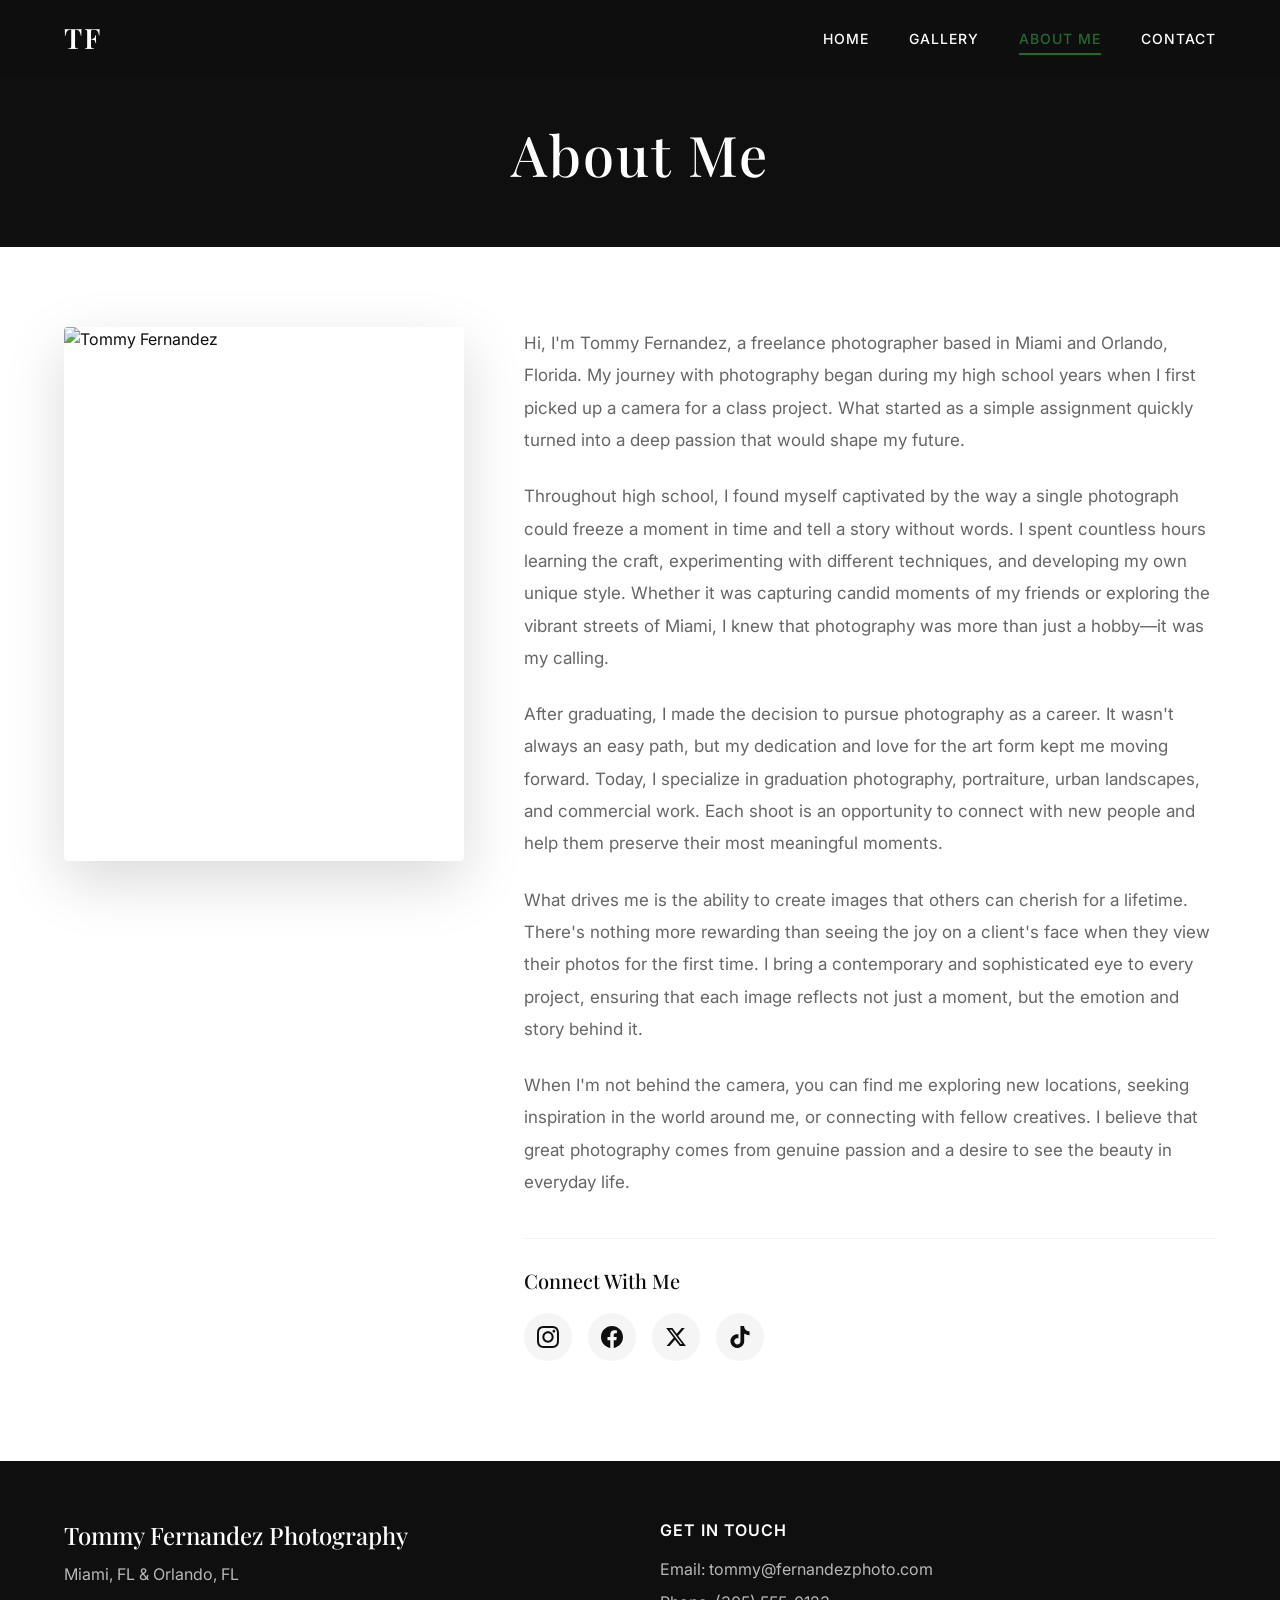
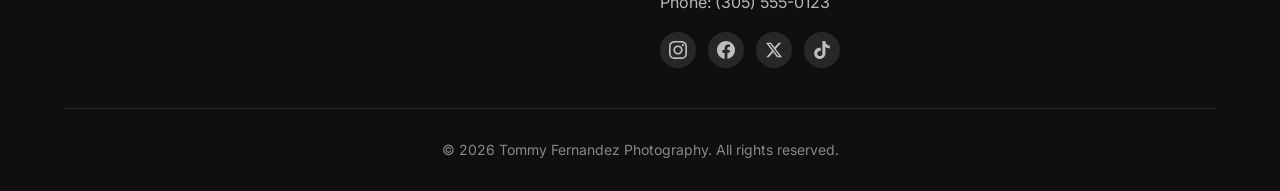
==== about.html @ 4f3be9f7 "Inital repo commit" ====
<!DOCTYPE html>
<html lang="en">
<head>
    <meta charset="UTF-8">
    <meta name="viewport" content="width=device-width, initial-scale=1.0">
    <title>About Me | Tommy Fernandez Photography</title>
    <link rel="stylesheet" href="styles.css">
    <link rel="preconnect" href="https://fonts.googleapis.com">
    <link rel="preconnect" href="https://fonts.gstatic.com" crossorigin>
    <link href="https://fonts.googleapis.com/css2?family=Playfair+Display:wght@400;500;600;700&family=Inter:wght@300;400;500;600&display=swap" rel="stylesheet">
</head>
<body>
    <nav class="navbar">
        <div class="nav-container">
            <a href="index.html" class="nav-logo">TF</a>
            <button class="nav-toggle" aria-label="Toggle menu">
                <span></span>
                <span></span>
                <span></span>
            </button>
            <ul class="nav-menu">
                <li><a href="index.html" class="nav-link">Home</a></li>
                <li><a href="gallery.html" class="nav-link">Gallery</a></li>
                <li><a href="about.html" class="nav-link active">About Me</a></li>
                <li><a href="contact.html" class="nav-link">Contact</a></li>
            </ul>
        </div>
    </nav>

    <header class="page-header">
        <h1>About Me</h1>
    </header>

    <main class="about-main">
        <div class="container">
            <section class="my-story">
                <div class="story-image">
                    <img src="images/about-headshot.jpg" alt="Tommy Fernandez">
                </div>
                <div class="story-content">
                    <p>Hi, I'm Tommy Fernandez, a freelance photographer based in Miami and Orlando, Florida. My journey with photography began during my high school years when I first picked up a camera for a class project. What started as a simple assignment quickly turned into a deep passion that would shape my future.</p>
                    <p>Throughout high school, I found myself captivated by the way a single photograph could freeze a moment in time and tell a story without words. I spent countless hours learning the craft, experimenting with different techniques, and developing my own unique style. Whether it was capturing candid moments of my friends or exploring the vibrant streets of Miami, I knew that photography was more than just a hobby—it was my calling.</p>
                    <p>After graduating, I made the decision to pursue photography as a career. It wasn't always an easy path, but my dedication and love for the art form kept me moving forward. Today, I specialize in graduation photography, portraiture, urban landscapes, and commercial work. Each shoot is an opportunity to connect with new people and help them preserve their most meaningful moments.</p>
                    <p>What drives me is the ability to create images that others can cherish for a lifetime. There's nothing more rewarding than seeing the joy on a client's face when they view their photos for the first time. I bring a contemporary and sophisticated eye to every project, ensuring that each image reflects not just a moment, but the emotion and story behind it.</p>
                    <p>When I'm not behind the camera, you can find me exploring new locations, seeking inspiration in the world around me, or connecting with fellow creatives. I believe that great photography comes from genuine passion and a desire to see the beauty in everyday life.</p>

                    <div class="social-links">
                        <h3>Connect With Me</h3>
                        <div class="social-icons">
                            <a href="https://instagram.com" target="_blank" rel="noopener noreferrer" class="social-icon" aria-label="Instagram">
                                <svg viewBox="0 0 24 24" fill="currentColor">
                                    <path d="M12 2.163c3.204 0 3.584.012 4.85.07 3.252.148 4.771 1.691 4.919 4.919.058 1.265.069 1.645.069 4.849 0 3.205-.012 3.584-.069 4.849-.149 3.225-1.664 4.771-4.919 4.919-1.266.058-1.644.07-4.85.07-3.204 0-3.584-.012-4.849-.07-3.26-.149-4.771-1.699-4.919-4.92-.058-1.265-.07-1.644-.07-4.849 0-3.204.013-3.583.07-4.849.149-3.227 1.664-4.771 4.919-4.919 1.266-.057 1.645-.069 4.849-.069zm0-2.163c-3.259 0-3.667.014-4.947.072-4.358.2-6.78 2.618-6.98 6.98-.059 1.281-.073 1.689-.073 4.948 0 3.259.014 3.668.072 4.948.2 4.358 2.618 6.78 6.98 6.98 1.281.058 1.689.072 4.948.072 3.259 0 3.668-.014 4.948-.072 4.354-.2 6.782-2.618 6.979-6.98.059-1.28.073-1.689.073-4.948 0-3.259-.014-3.667-.072-4.947-.196-4.354-2.617-6.78-6.979-6.98-1.281-.059-1.69-.073-4.949-.073zm0 5.838c-3.403 0-6.162 2.759-6.162 6.162s2.759 6.163 6.162 6.163 6.162-2.759 6.162-6.163c0-3.403-2.759-6.162-6.162-6.162zm0 10.162c-2.209 0-4-1.79-4-4 0-2.209 1.791-4 4-4s4 1.791 4 4c0 2.21-1.791 4-4 4zm6.406-11.845c-.796 0-1.441.645-1.441 1.44s.645 1.44 1.441 1.44c.795 0 1.439-.645 1.439-1.44s-.644-1.44-1.439-1.44z"/>
                                </svg>
                            </a>
                            <a href="https://facebook.com" target="_blank" rel="noopener noreferrer" class="social-icon" aria-label="Facebook">
                                <svg viewBox="0 0 24 24" fill="currentColor">
                                    <path d="M24 12.073c0-6.627-5.373-12-12-12s-12 5.373-12 12c0 5.99 4.388 10.954 10.125 11.854v-8.385H7.078v-3.47h3.047V9.43c0-3.007 1.792-4.669 4.533-4.669 1.312 0 2.686.235 2.686.235v2.953H15.83c-1.491 0-1.956.925-1.956 1.874v2.25h3.328l-.532 3.47h-2.796v8.385C19.612 23.027 24 18.062 24 12.073z"/>
                                </svg>
                            </a>
                            <a href="https://x.com" target="_blank" rel="noopener noreferrer" class="social-icon" aria-label="X (Twitter)">
                                <svg viewBox="0 0 24 24" fill="currentColor">
                                    <path d="M18.244 2.25h3.308l-7.227 8.26 8.502 11.24H16.17l-5.214-6.817L4.99 21.75H1.68l7.73-8.835L1.254 2.25H8.08l4.713 6.231zm-1.161 17.52h1.833L7.084 4.126H5.117z"/>
                                </svg>
                            </a>
                            <a href="https://tiktok.com" target="_blank" rel="noopener noreferrer" class="social-icon" aria-label="TikTok">
                                <svg viewBox="0 0 24 24" fill="currentColor">
                                    <path d="M12.525.02c1.31-.02 2.61-.01 3.91-.02.08 1.53.63 3.09 1.75 4.17 1.12 1.11 2.7 1.62 4.24 1.79v4.03c-1.44-.05-2.89-.35-4.2-.97-.57-.26-1.1-.59-1.62-.93-.01 2.92.01 5.84-.02 8.75-.08 1.4-.54 2.79-1.35 3.94-1.31 1.92-3.58 3.17-5.91 3.21-1.43.08-2.86-.31-4.08-1.03-2.02-1.19-3.44-3.37-3.65-5.71-.02-.5-.03-1-.01-1.49.18-1.9 1.12-3.72 2.58-4.96 1.66-1.44 3.98-2.13 6.15-1.72.02 1.48-.04 2.96-.04 4.44-.99-.32-2.15-.23-3.02.37-.63.41-1.11 1.04-1.36 1.75-.21.51-.15 1.07-.14 1.61.24 1.64 1.82 3.02 3.5 2.87 1.12-.01 2.19-.66 2.77-1.61.19-.33.4-.67.41-1.06.1-1.79.06-3.57.07-5.36.01-4.03-.01-8.05.02-12.07z"/>
                                </svg>
                            </a>
                        </div>
                    </div>
                </div>
            </section>
        </div>
    </main>

    <footer class="footer">
        <div class="container">
            <div class="footer-content">
                <div class="footer-info">
                    <h3>Tommy Fernandez Photography</h3>
                    <p>Miami, FL & Orlando, FL</p>
                </div>
                <div class="footer-contact">
                    <h4>Get in Touch</h4>
                    <p>Email: tommy@fernandezphoto.com</p>
                    <p>Phone: (305) 555-0123</p>
                    <div class="footer-social">
                        <a href="https://instagram.com" target="_blank" rel="noopener noreferrer" class="footer-social-icon" aria-label="Instagram">
                            <svg viewBox="0 0 24 24" fill="currentColor"><path d="M12 2.163c3.204 0 3.584.012 4.85.07 3.252.148 4.771 1.691 4.919 4.919.058 1.265.069 1.645.069 4.849 0 3.205-.012 3.584-.069 4.849-.149 3.225-1.664 4.771-4.919 4.919-1.266.058-1.644.07-4.85.07-3.204 0-3.584-.012-4.849-.07-3.26-.149-4.771-1.699-4.919-4.92-.058-1.265-.07-1.644-.07-4.849 0-3.204.013-3.583.07-4.849.149-3.227 1.664-4.771 4.919-4.919 1.266-.057 1.645-.069 4.849-.069zm0-2.163c-3.259 0-3.667.014-4.947.072-4.358.2-6.78 2.618-6.98 6.98-.059 1.281-.073 1.689-.073 4.948 0 3.259.014 3.668.072 4.948.2 4.358 2.618 6.78 6.98 6.98 1.281.058 1.689.072 4.948.072 3.259 0 3.668-.014 4.948-.072 4.354-.2 6.782-2.618 6.979-6.98.059-1.28.073-1.689.073-4.948 0-3.259-.014-3.667-.072-4.947-.196-4.354-2.617-6.78-6.979-6.98-1.281-.059-1.69-.073-4.949-.073zm0 5.838c-3.403 0-6.162 2.759-6.162 6.162s2.759 6.163 6.162 6.163 6.162-2.759 6.162-6.163c0-3.403-2.759-6.162-6.162-6.162zm0 10.162c-2.209 0-4-1.79-4-4 0-2.209 1.791-4 4-4s4 1.791 4 4c0 2.21-1.791 4-4 4zm6.406-11.845c-.796 0-1.441.645-1.441 1.44s.645 1.44 1.441 1.44c.795 0 1.439-.645 1.439-1.44s-.644-1.44-1.439-1.44z"/></svg>
                        </a>
                        <a href="https://facebook.com" target="_blank" rel="noopener noreferrer" class="footer-social-icon" aria-label="Facebook">
                            <svg viewBox="0 0 24 24" fill="currentColor"><path d="M24 12.073c0-6.627-5.373-12-12-12s-12 5.373-12 12c0 5.99 4.388 10.954 10.125 11.854v-8.385H7.078v-3.47h3.047V9.43c0-3.007 1.792-4.669 4.533-4.669 1.312 0 2.686.235 2.686.235v2.953H15.83c-1.491 0-1.956.925-1.956 1.874v2.25h3.328l-.532 3.47h-2.796v8.385C19.612 23.027 24 18.062 24 12.073z"/></svg>
                        </a>
                        <a href="https://x.com" target="_blank" rel="noopener noreferrer" class="footer-social-icon" aria-label="X (Twitter)">
                            <svg viewBox="0 0 24 24" fill="currentColor"><path d="M18.244 2.25h3.308l-7.227 8.26 8.502 11.24H16.17l-5.214-6.817L4.99 21.75H1.68l7.73-8.835L1.254 2.25H8.08l4.713 6.231zm-1.161 17.52h1.833L7.084 4.126H5.117z"/></svg>
                        </a>
                        <a href="https://tiktok.com" target="_blank" rel="noopener noreferrer" class="footer-social-icon" aria-label="TikTok">
                            <svg viewBox="0 0 24 24" fill="currentColor"><path d="M12.525.02c1.31-.02 2.61-.01 3.91-.02.08 1.53.63 3.09 1.75 4.17 1.12 1.11 2.7 1.62 4.24 1.79v4.03c-1.44-.05-2.89-.35-4.2-.97-.57-.26-1.1-.59-1.62-.93-.01 2.92.01 5.84-.02 8.75-.08 1.4-.54 2.79-1.35 3.94-1.31 1.92-3.58 3.17-5.91 3.21-1.43.08-2.86-.31-4.08-1.03-2.02-1.19-3.44-3.37-3.65-5.71-.02-.5-.03-1-.01-1.49.18-1.9 1.12-3.72 2.58-4.96 1.66-1.44 3.98-2.13 6.15-1.72.02 1.48-.04 2.96-.04 4.44-.99-.32-2.15-.23-3.02.37-.63.41-1.11 1.04-1.36 1.75-.21.51-.15 1.07-.14 1.61.24 1.64 1.82 3.02 3.5 2.87 1.12-.01 2.19-.66 2.77-1.61.19-.33.4-.67.41-1.06.1-1.79.06-3.57.07-5.36.01-4.03-.01-8.05.02-12.07z"/></svg>
                        </a>
                    </div>
                </div>
            </div>
            <div class="footer-bottom">
                <p>&copy; 2026 Tommy Fernandez Photography. All rights reserved.</p>
            </div>
        </div>
    </footer>

    <script>
        // Mobile menu toggle
        const navToggle = document.querySelector('.nav-toggle');
        const navMenu = document.querySelector('.nav-menu');

        navToggle.addEventListener('click', () => {
            navToggle.classList.toggle('active');
            navMenu.classList.toggle('active');
        });

        document.querySelectorAll('.nav-link').forEach(link => {
            link.addEventListener('click', () => {
                navToggle.classList.remove('active');
                navMenu.classList.remove('active');
            });
        });
    </script>
</body>
</html>
---- styles.css ----
/* ===== CSS Variables ===== */
:root {
    --color-primary: #25692f;
    --color-secondary: #0f0f0f;
    --color-accent: #a61b1b;
    --color-white: #ffffff;
    --color-light: #f5f5f5;
    --color-gray: #666666;

    --font-heading: 'Playfair Display', Georgia, serif;
    --font-body: 'Inter', -apple-system, BlinkMacSystemFont, sans-serif;

    --transition: all 0.3s ease;
}

/* ===== Reset & Base Styles ===== */
*, *::before, *::after {
    margin: 0;
    padding: 0;
    box-sizing: border-box;
}

html {
    scroll-behavior: smooth;
}

body {
    font-family: var(--font-body);
    font-size: 16px;
    line-height: 1.6;
    color: var(--color-secondary);
    background-color: var(--color-white);
}

h1, h2, h3, h4, h5, h6 {
    font-family: var(--font-heading);
    font-weight: 500;
    line-height: 1.2;
}

a {
    text-decoration: none;
    color: inherit;
    transition: var(--transition);
}

img {
    max-width: 100%;
    height: auto;
    display: block;
}

.container {
    max-width: 1200px;
    margin: 0 auto;
    padding: 0 24px;
}

/* ===== Navigation ===== */
.navbar {
    position: fixed;
    top: 0;
    left: 0;
    right: 0;
    z-index: 1000;
    background-color: rgba(15, 15, 15, 0.95);
    backdrop-filter: blur(10px);
    padding: 16px 0;
}

.nav-container {
    max-width: 1200px;
    margin: 0 auto;
    padding: 0 24px;
    display: flex;
    justify-content: space-between;
    align-items: center;
}

.nav-logo {
    font-family: var(--font-heading);
    font-size: 28px;
    font-weight: 600;
    color: var(--color-white);
    letter-spacing: 2px;
}

.nav-logo:hover {
    color: var(--color-primary);
}

.nav-menu {
    display: flex;
    list-style: none;
    gap: 40px;
}

.nav-link {
    font-size: 14px;
    font-weight: 500;
    color: var(--color-white);
    text-transform: uppercase;
    letter-spacing: 1px;
    padding: 8px 0;
    position: relative;
}

.nav-link::after {
    content: '';
    position: absolute;
    bottom: 0;
    left: 0;
    width: 0;
    height: 2px;
    background-color: var(--color-primary);
    transition: var(--transition);
}

.nav-link:hover::after,
.nav-link.active::after {
    width: 100%;
}

.nav-link:hover,
.nav-link.active {
    color: var(--color-primary);
}

/* Mobile Menu Toggle */
.nav-toggle {
    display: none;
    flex-direction: column;
    justify-content: center;
    gap: 5px;
    width: 30px;
    height: 24px;
    background: none;
    border: none;
    cursor: pointer;
    padding: 0;
}

.nav-toggle span {
    display: block;
    width: 100%;
    height: 2px;
    background-color: var(--color-white);
    transition: var(--transition);
}

.nav-toggle.active span:nth-child(1) {
    transform: rotate(45deg) translate(5px, 5px);
}

.nav-toggle.active span:nth-child(2) {
    opacity: 0;
}

.nav-toggle.active span:nth-child(3) {
    transform: rotate(-45deg) translate(5px, -5px);
}

/* ===== Hero Section ===== */
.hero {
    position: relative;
    height: 100vh;
    min-height: 600px;
    display: flex;
    align-items: center;
    justify-content: center;
    background-image: url('images/hero-bg.jpg');
    background-size: cover;
    background-position: center;
    background-attachment: fixed;
}

.hero-overlay {
    position: absolute;
    top: 0;
    left: 0;
    right: 0;
    bottom: 0;
    background: linear-gradient(
        to bottom,
        rgba(15, 15, 15, 0.4) 0%,
        rgba(15, 15, 15, 0.6) 100%
    );
}

.hero-content {
    position: relative;
    z-index: 1;
    text-align: center;
    color: var(--color-white);
    padding: 0 24px;
}

.hero h1 {
    font-size: clamp(36px, 6vw, 72px);
    font-weight: 500;
    margin-bottom: 16px;
    letter-spacing: 2px;
}

.hero-tagline {
    font-size: clamp(16px, 2vw, 20px);
    font-weight: 300;
    letter-spacing: 4px;
    text-transform: uppercase;
    opacity: 0.9;
}

/* ===== About Preview Section ===== */
.about-preview {
    padding: 100px 0;
    background-color: var(--color-white);
}

.about-preview-content {
    display: grid;
    grid-template-columns: 1fr 1.5fr;
    gap: 60px;
    align-items: center;
}

.headshot-container {
    position: relative;
}

.headshot {
    width: 100%;
    aspect-ratio: 3/4;
    object-fit: cover;
    border-radius: 4px;
    box-shadow: 0 20px 60px rgba(0, 0, 0, 0.15);
}

.about-preview-text h2 {
    font-size: 42px;
    margin-bottom: 24px;
    color: var(--color-secondary);
}

.about-preview-text p {
    font-size: 17px;
    color: var(--color-gray);
    margin-bottom: 20px;
    line-height: 1.8;
}

/* ===== Gallery Categories Section ===== */
.gallery-categories {
    padding: 100px 0;
    background-color: var(--color-light);
}

.gallery-categories h2 {
    font-size: 42px;
    text-align: center;
    margin-bottom: 50px;
    color: var(--color-secondary);
}

.category-grid {
    display: grid;
    grid-template-columns: repeat(4, 1fr);
    gap: 24px;
}

.category-card {
    position: relative;
    display: block;
    overflow: hidden;
    border-radius: 4px;
    box-shadow: 0 10px 40px rgba(0, 0, 0, 0.1);
}

.category-image {
    position: relative;
    aspect-ratio: 1 / 1;
    overflow: hidden;
}

.category-image img {
    width: 100%;
    height: 100%;
    object-fit: cover;
    transition: transform 0.5s ease;
}

.category-card:hover .category-image img {
    transform: scale(1.08);
}

.category-label {
    position: absolute;
    bottom: 0;
    left: 0;
    right: 0;
    padding: 20px;
    background: linear-gradient(
        to top,
        rgba(15, 15, 15, 0.9) 0%,
        rgba(15, 15, 15, 0) 100%
    );
    transition: var(--transition);
}

.category-card:hover .category-label {
    background: linear-gradient(
        to top,
        rgba(37, 105, 47, 0.95) 0%,
        rgba(37, 105, 47, 0) 100%
    );
}

.category-label span {
    font-family: var(--font-heading);
    font-size: 22px;
    font-weight: 500;
    color: var(--color-white);
    letter-spacing: 1px;
}

/* ===== Page Header ===== */
.page-header {
    padding-top: 120px;
    padding-bottom: 60px;
    background-color: var(--color-secondary);
    text-align: center;
}

.page-header h1 {
    font-size: clamp(36px, 5vw, 56px);
    color: var(--color-white);
    letter-spacing: 2px;
}

/* ===== Gallery Page ===== */
.gallery-main {
    padding: 60px 0 100px;
    background-color: var(--color-light);
    min-height: 60vh;
}

.gallery-category-grid {
    display: grid;
    grid-template-columns: repeat(2, 1fr);
    gap: 30px;
    transition: opacity 0.3s ease, visibility 0.3s ease;
}

.gallery-category-grid.hidden {
    display: none;
}

.gallery-category-card {
    position: relative;
    display: block;
    overflow: hidden;
    border-radius: 4px;
    box-shadow: 0 10px 40px rgba(0, 0, 0, 0.1);
}

.gallery-category-card .category-image {
    aspect-ratio: 16 / 10;
}

.gallery-category-card .category-image img {
    width: 100%;
    height: 100%;
    object-fit: cover;
    transition: transform 0.5s ease;
}

.gallery-category-card:hover .category-image img {
    transform: scale(1.05);
}

.gallery-category-card .category-label {
    position: absolute;
    bottom: 0;
    left: 0;
    right: 0;
    padding: 30px;
    background: linear-gradient(
        to top,
        rgba(15, 15, 15, 0.9) 0%,
        rgba(15, 15, 15, 0) 100%
    );
    transition: var(--transition);
}

.gallery-category-card:hover .category-label {
    background: linear-gradient(
        to top,
        rgba(37, 105, 47, 0.95) 0%,
        rgba(37, 105, 47, 0) 100%
    );
}

.gallery-category-card .category-label span {
    font-size: 28px;
}

/* Back Button */
.back-btn {
    display: none;
    align-items: center;
    gap: 8px;
    margin-bottom: 30px;
    padding: 12px 24px;
    font-family: var(--font-body);
    font-size: 14px;
    font-weight: 500;
    color: var(--color-secondary);
    background-color: var(--color-white);
    border: 1px solid var(--color-gray);
    border-radius: 4px;
    cursor: pointer;
    transition: var(--transition);
}

.back-btn:hover {
    background-color: var(--color-secondary);
    color: var(--color-white);
    border-color: var(--color-secondary);
}

.back-btn.visible {
    display: inline-flex;
}

.back-arrow {
    font-size: 18px;
}

/* Gallery Display */
.gallery-display {
    display: none;
}

.gallery-display.active {
    display: block;
    animation: fadeIn 0.4s ease;
}

@keyframes fadeIn {
    from {
        opacity: 0;
        transform: translateY(10px);
    }
    to {
        opacity: 1;
        transform: translateY(0);
    }
}

.gallery-display h2 {
    font-size: 36px;
    margin-bottom: 30px;
    color: var(--color-secondary);
}

.gallery-grid {
    display: grid;
    grid-template-columns: repeat(3, 1fr);
    gap: 20px;
}

.gallery-item {
    position: relative;
    overflow: hidden;
    border-radius: 4px;
    box-shadow: 0 4px 20px rgba(0, 0, 0, 0.1);
    aspect-ratio: 1 / 1;
}

.gallery-item img {
    width: 100%;
    height: 100%;
    object-fit: cover;
    transition: transform 0.4s ease;
}

.gallery-item:hover img {
    transform: scale(1.05);
}

/* ===== Contact Page ===== */
.contact-main {
    padding: 60px 0 100px;
    background-color: var(--color-light);
}

.contact-grid {
    display: grid;
    grid-template-columns: 1fr 1fr;
    gap: 50px;
}

.contact-form-section,
.booking-form-section {
    background-color: var(--color-white);
    padding: 40px;
    border-radius: 4px;
    box-shadow: 0 10px 40px rgba(0, 0, 0, 0.08);
}

.contact-form-section h2,
.booking-form-section h2 {
    font-size: 32px;
    margin-bottom: 12px;
    color: var(--color-secondary);
}

.section-subtitle {
    font-size: 15px;
    color: var(--color-gray);
    margin-bottom: 30px;
    line-height: 1.6;
}

/* Form Styles */
.form-row {
    display: grid;
    grid-template-columns: 1fr 1fr;
    gap: 20px;
}

.form-group {
    margin-bottom: 24px;
}

.form-group label {
    display: block;
    font-size: 14px;
    font-weight: 500;
    color: var(--color-secondary);
    margin-bottom: 8px;
}

.form-group input,
.form-group textarea,
.form-group select {
    width: 100%;
    padding: 14px 16px;
    font-family: var(--font-body);
    font-size: 15px;
    color: var(--color-secondary);
    background-color: var(--color-light);
    border: 1px solid transparent;
    border-radius: 4px;
    transition: var(--transition);
}

.form-group input:focus,
.form-group textarea:focus,
.form-group select:focus {
    outline: none;
    border-color: var(--color-primary);
    background-color: var(--color-white);
}

.form-group input::placeholder,
.form-group textarea::placeholder {
    color: var(--color-gray);
}

.form-group textarea {
    resize: vertical;
    min-height: 120px;
}

.form-group select {
    cursor: pointer;
    appearance: none;
    background-image: url("data:image/svg+xml,%3Csvg xmlns='http://www.w3.org/2000/svg' width='12' height='12' viewBox='0 0 12 12'%3E%3Cpath fill='%23666666' d='M6 8L1 3h10z'/%3E%3C/svg%3E");
    background-repeat: no-repeat;
    background-position: right 16px center;
}

/* Calendar Styles */
.calendar-container {
    background-color: var(--color-light);
    border-radius: 4px;
    padding: 20px;
}

.calendar-header {
    display: flex;
    justify-content: space-between;
    align-items: center;
    margin-bottom: 20px;
}

.calendar-header h3 {
    font-size: 18px;
    font-weight: 500;
    color: var(--color-secondary);
}

.calendar-nav {
    width: 36px;
    height: 36px;
    display: flex;
    align-items: center;
    justify-content: center;
    background-color: var(--color-white);
    border: 1px solid var(--color-gray);
    border-radius: 4px;
    cursor: pointer;
    font-size: 16px;
    transition: var(--transition);
}

.calendar-nav:hover {
    background-color: var(--color-primary);
    border-color: var(--color-primary);
    color: var(--color-white);
}

.calendar-weekdays {
    display: grid;
    grid-template-columns: repeat(7, 1fr);
    gap: 4px;
    margin-bottom: 8px;
}

.calendar-weekdays span {
    text-align: center;
    font-size: 12px;
    font-weight: 600;
    color: var(--color-gray);
    text-transform: uppercase;
    padding: 8px 0;
}

.calendar-days {
    display: grid;
    grid-template-columns: repeat(7, 1fr);
    gap: 4px;
}

.calendar-day {
    aspect-ratio: 1;
    display: flex;
    align-items: center;
    justify-content: center;
    font-size: 14px;
    border-radius: 4px;
    transition: var(--transition);
}

.calendar-day.empty {
    background: transparent;
}

.calendar-day.past {
    color: #ccc;
    cursor: not-allowed;
}

.calendar-day.available {
    background-color: var(--color-white);
    cursor: pointer;
}

.calendar-day.available:hover {
    background-color: var(--color-primary);
    color: var(--color-white);
}

.calendar-day.selected {
    background-color: var(--color-primary);
    color: var(--color-white);
    font-weight: 600;
}

.selected-date-display {
    margin-top: 16px;
    font-size: 14px;
    color: var(--color-gray);
}

.selected-date-display.has-date {
    color: var(--color-primary);
    font-weight: 500;
}

/* ===== About Page ===== */
.about-main {
    padding: 80px 0 100px;
    background-color: var(--color-white);
}

.my-story {
    display: grid;
    grid-template-columns: 400px 1fr;
    gap: 60px;
    align-items: start;
}

.story-image {
    position: relative;
}

.story-image img {
    width: 100%;
    aspect-ratio: 3 / 4;
    object-fit: cover;
    border-radius: 4px;
    box-shadow: 0 20px 60px rgba(0, 0, 0, 0.15);
}

.story-content h2 {
    font-size: 42px;
    margin-bottom: 30px;
    color: var(--color-secondary);
}

.story-content p {
    font-size: 17px;
    color: var(--color-gray);
    line-height: 1.9;
    margin-bottom: 24px;
}

.story-content p:last-of-type {
    margin-bottom: 40px;
}

/* Social Links */
.social-links {
    padding-top: 30px;
    border-top: 1px solid var(--color-light);
}

.social-links h3 {
    font-size: 20px;
    margin-bottom: 20px;
    color: var(--color-secondary);
}

.social-icons {
    display: flex;
    gap: 16px;
}

.social-icon {
    width: 48px;
    height: 48px;
    display: flex;
    align-items: center;
    justify-content: center;
    background-color: var(--color-light);
    border-radius: 50%;
    color: var(--color-secondary);
    transition: var(--transition);
}

.social-icon:hover {
    background-color: var(--color-primary);
    color: var(--color-white);
    transform: translateY(-3px);
}

.social-icon svg {
    width: 22px;
    height: 22px;
}

/* ===== Buttons ===== */
.btn {
    display: inline-block;
    padding: 14px 32px;
    font-family: var(--font-body);
    font-size: 14px;
    font-weight: 500;
    text-transform: uppercase;
    letter-spacing: 1px;
    border: none;
    border-radius: 2px;
    cursor: pointer;
    transition: var(--transition);
}

.btn-primary {
    background-color: var(--color-primary);
    color: var(--color-white);
}

.btn-primary:hover {
    background-color: #1e5526;
    transform: translateY(-2px);
    box-shadow: 0 8px 24px rgba(37, 105, 47, 0.3);
}

.btn-accent {
    background-color: var(--color-accent);
    color: var(--color-white);
}

.btn-accent:hover {
    background-color: #8a1616;
    transform: translateY(-2px);
}

/* ===== Footer ===== */
.footer {
    background-color: var(--color-secondary);
    color: var(--color-white);
    padding: 60px 0 30px;
}

.footer-content {
    display: grid;
    grid-template-columns: 1fr 1fr;
    gap: 40px;
    padding-bottom: 40px;
    border-bottom: 1px solid rgba(255, 255, 255, 0.1);
}

.footer-info h3 {
    font-size: 24px;
    margin-bottom: 12px;
}

.footer-info p {
    color: rgba(255, 255, 255, 0.7);
}

.footer-contact h4 {
    font-size: 16px;
    font-family: var(--font-body);
    font-weight: 600;
    text-transform: uppercase;
    letter-spacing: 1px;
    margin-bottom: 16px;
}

.footer-contact p {
    color: rgba(255, 255, 255, 0.7);
    margin-bottom: 8px;
}

.footer-social {
    display: flex;
    gap: 12px;
    margin-top: 16px;
}

.footer-social-icon {
    width: 36px;
    height: 36px;
    display: flex;
    align-items: center;
    justify-content: center;
    background-color: rgba(255, 255, 255, 0.1);
    border-radius: 50%;
    color: rgba(255, 255, 255, 0.7);
    transition: var(--transition);
}

.footer-social-icon:hover {
    background-color: var(--color-primary);
    color: var(--color-white);
    transform: translateY(-2px);
}

.footer-social-icon svg {
    width: 18px;
    height: 18px;
}

.footer-bottom {
    padding-top: 30px;
    text-align: center;
}

.footer-bottom p {
    font-size: 14px;
    color: rgba(255, 255, 255, 0.5);
}

/* ===== Responsive Design ===== */

/* Tablet and below */
@media (max-width: 768px) {
    .container {
        padding: 0 20px;
    }

    /* Mobile Navigation */
    .nav-toggle {
        display: flex;
    }

    .nav-menu {
        position: fixed;
        top: 60px;
        left: 0;
        right: 0;
        background-color: rgba(15, 15, 15, 0.98);
        flex-direction: column;
        align-items: center;
        padding: 30px 0;
        gap: 0;
        transform: translateY(-100%);
        opacity: 0;
        visibility: hidden;
        transition: all 0.3s ease;
    }

    .nav-menu.active {
        transform: translateY(0);
        opacity: 1;
        visibility: visible;
    }

    .nav-menu li {
        width: 100%;
        text-align: center;
    }

    .nav-link {
        display: block;
        padding: 16px 24px;
        font-size: 16px;
    }

    .nav-link::after {
        display: none;
    }

    /* Hero */
    .hero {
        min-height: 500px;
        background-attachment: scroll;
    }

    .hero h1 {
        font-size: 32px;
    }

    .hero-tagline {
        font-size: 14px;
        letter-spacing: 2px;
    }

    /* About Preview */
    .about-preview {
        padding: 60px 0;
    }

    .about-preview-content {
        grid-template-columns: 1fr;
        gap: 40px;
        text-align: center;
    }

    .headshot-container {
        max-width: 300px;
        margin: 0 auto;
    }

    .about-preview-text h2 {
        font-size: 32px;
    }

    .footer-content {
        grid-template-columns: 1fr;
        text-align: center;
    }

    .footer-social {
        justify-content: center;
    }

    .gallery-categories {
        padding: 60px 0;
    }

    .gallery-categories h2 {
        font-size: 32px;
        margin-bottom: 40px;
    }

    .category-grid {
        grid-template-columns: repeat(2, 1fr);
        gap: 16px;
    }

    .category-label span {
        font-size: 18px;
    }

    .page-header {
        padding-top: 100px;
        padding-bottom: 40px;
    }

    .gallery-main {
        padding: 40px 0 60px;
    }

    .gallery-category-grid {
        gap: 20px;
    }

    .gallery-category-card .category-label span {
        font-size: 22px;
    }

    .gallery-display h2 {
        font-size: 28px;
    }

    .gallery-grid {
        grid-template-columns: repeat(2, 1fr);
        gap: 16px;
    }

    .contact-main {
        padding: 40px 0 60px;
    }

    .contact-grid {
        grid-template-columns: 1fr;
        gap: 30px;
    }

    .contact-form-section,
    .booking-form-section {
        padding: 30px;
    }

    .contact-form-section h2,
    .booking-form-section h2 {
        font-size: 26px;
    }

    .form-row {
        grid-template-columns: 1fr;
        gap: 0;
    }

    .about-main {
        padding: 50px 0 60px;
    }

    .my-story {
        grid-template-columns: 1fr;
        gap: 40px;
    }

    .story-image {
        position: relative;
        top: 0;
        max-width: 350px;
        margin: 0 auto;
    }

    .story-content {
        text-align: center;
    }

    .story-content h2 {
        font-size: 32px;
    }

    .social-icons {
        justify-content: center;
    }
}

/* Mobile */
@media (max-width: 480px) {
    .container {
        padding: 0 16px;
    }

    /* Hero */
    .hero {
        min-height: 400px;
    }

    .hero h1 {
        font-size: 28px;
    }

    /* Buttons */
    .btn {
        padding: 12px 24px;
        width: 100%;
        text-align: center;
    }

    /* Category Grid */
    .category-grid {
        grid-template-columns: 1fr;
        max-width: 100%;
    }

    .category-label {
        padding: 16px;
    }

    .category-label span {
        font-size: 16px;
    }

    /* Gallery */
    .gallery-category-grid {
        grid-template-columns: 1fr;
    }

    .gallery-category-card .category-label {
        padding: 20px;
    }

    .gallery-category-card .category-label span {
        font-size: 20px;
    }

    .gallery-grid {
        grid-template-columns: 1fr;
    }

    .back-btn {
        width: 100%;
        justify-content: center;
    }

    .contact-form-section,
    .booking-form-section {
        padding: 24px;
    }

    .contact-form-section h2,
    .booking-form-section h2 {
        font-size: 24px;
    }

    .calendar-container {
        padding: 16px;
    }

    .calendar-day {
        font-size: 12px;
    }

    .calendar-weekdays span {
        font-size: 10px;
    }

    .story-image {
        max-width: 280px;
    }

    .story-content h2 {
        font-size: 28px;
    }

    .story-content p {
        font-size: 16px;
    }

    .social-icon {
        width: 44px;
        height: 44px;
    }

    .social-icon svg {
        width: 20px;
        height: 20px;
    }
}
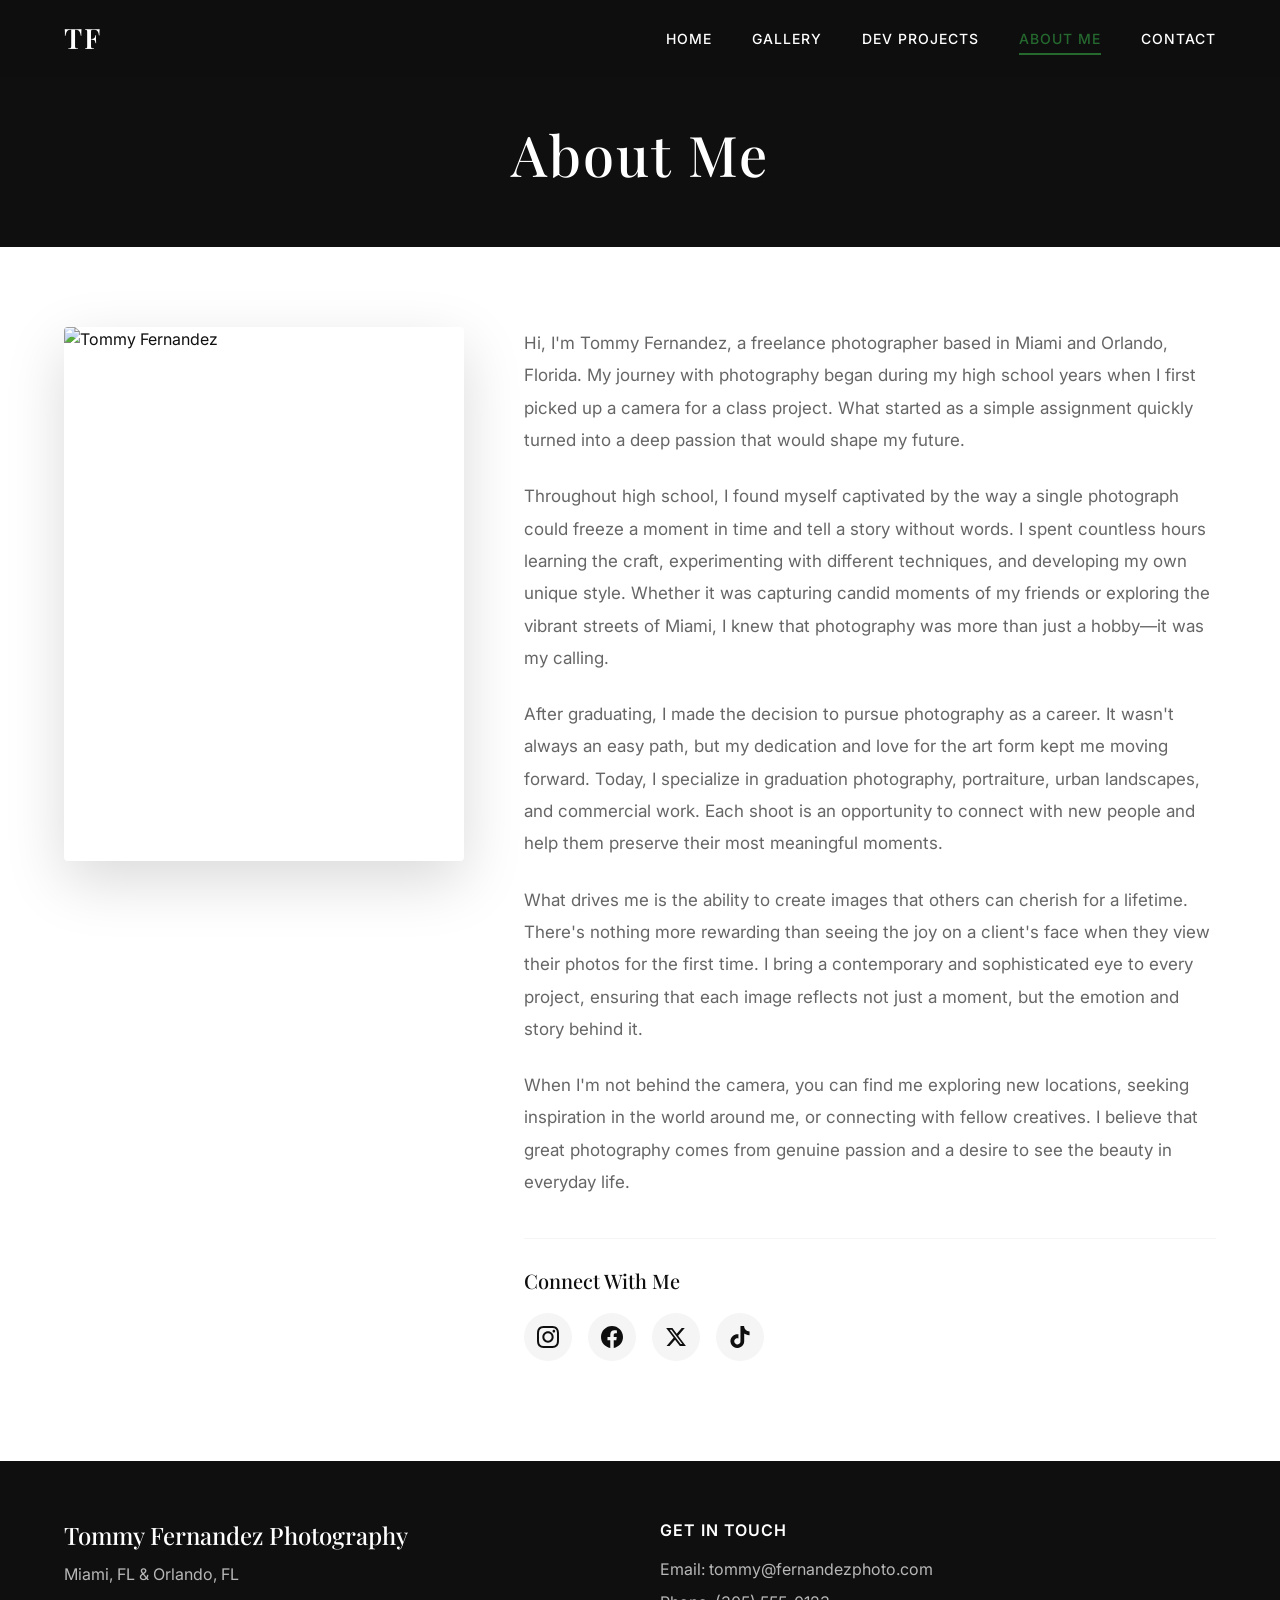
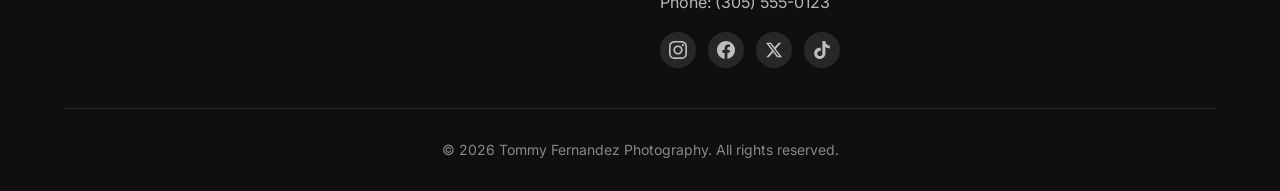
==== commit 042dcf98: "Added Dev Projects page with 2 projects Co-authored-by: Copilot <copilot@github.com>" ====
--- a/about.html
+++ b/about.html
@@ -21,6 +21,7 @@
             <ul class="nav-menu">
                 <li><a href="index.html" class="nav-link">Home</a></li>
                 <li><a href="gallery.html" class="nav-link">Gallery</a></li>
+                <li><a href="development.html" class="nav-link">Dev Projects</a></li>
                 <li><a href="about.html" class="nav-link active">About Me</a></li>
                 <li><a href="contact.html" class="nav-link">Contact</a></li>
             </ul>
--- a/styles.css
+++ b/styles.css
@@ -168,7 +168,7 @@
     display: flex;
     align-items: center;
     justify-content: center;
-    background-image: url('images/hero-bg.jpg');
+    background-image: url('images/hero-new.jpg');
     background-size: cover;
     background-position: center;
     background-attachment: fixed;
@@ -182,8 +182,8 @@
     bottom: 0;
     background: linear-gradient(
         to bottom,
-        rgba(15, 15, 15, 0.4) 0%,
-        rgba(15, 15, 15, 0.6) 100%
+        rgba(15, 15, 15, 0.6) 0%,
+        rgba(15, 15, 15, 0.75) 100%
     );
 }
 
@@ -196,14 +196,14 @@
 }
 
 .hero h1 {
-    font-size: clamp(36px, 6vw, 72px);
+    font-size: clamp(56px, 6vw, 92px);
     font-weight: 500;
     margin-bottom: 16px;
     letter-spacing: 2px;
 }
 
 .hero-tagline {
-    font-size: clamp(16px, 2vw, 20px);
+    font-size: clamp(36px, 2vw, 40px);
     font-weight: 300;
     letter-spacing: 4px;
     text-transform: uppercase;
@@ -263,7 +263,7 @@
 
 .category-grid {
     display: grid;
-    grid-template-columns: repeat(4, 1fr);
+    grid-template-columns: repeat(5, 1fr);
     gap: 24px;
 }
 
@@ -314,12 +314,185 @@
     );
 }
 
+.btn-see-more {
+    display: inline-block;
+    background-color: #000;
+    color: #fff;
+    font-family: var(--font-body);
+    font-size: 15px;
+    font-weight: 500;
+    letter-spacing: 1px;
+    text-transform: uppercase;
+    text-decoration: none;
+    padding: 14px 40px;
+    border-radius: 2px;
+    transition: background-color 0.3s ease;
+}
+
+.btn-see-more:hover {
+    background-color: #333;
+}
+
 .category-label span {
     font-family: var(--font-heading);
     font-size: 22px;
     font-weight: 500;
     color: var(--color-white);
     letter-spacing: 1px;
+}
+
+/* Dev category card */
+.category-image--dev {
+    background: linear-gradient(135deg, #0f0f0f 0%, #1a2a1a 60%, #25692f 100%);
+    display: flex;
+    align-items: center;
+    justify-content: center;
+}
+
+.dev-card-icon {
+    width: 56px;
+    height: 56px;
+    color: rgba(255, 255, 255, 0.5);
+    transition: transform 0.5s ease, color 0.3s ease;
+}
+
+.category-card--dev:hover .dev-card-icon {
+    transform: scale(1.15);
+    color: rgba(255, 255, 255, 0.85);
+}
+
+/* ===== Development Projects Page ===== */
+.dev-main {
+    padding: 60px 0 100px;
+    background-color: var(--color-light);
+    min-height: 60vh;
+}
+
+.dev-project {
+    background-color: var(--color-white);
+    border-radius: 4px;
+    box-shadow: 0 4px 24px rgba(0, 0, 0, 0.07);
+    padding: 48px;
+    margin-bottom: 0;
+}
+
+.dev-project-grid {
+    display: grid;
+    grid-template-columns: 1fr 1fr;
+    gap: 48px;
+    align-items: start;
+    margin-top: 24px;
+}
+
+.dev-project-title {
+    font-size: 32px;
+    color: var(--color-secondary);
+    margin-bottom: 0;
+}
+
+.dev-screenshot {
+    border-radius: 4px;
+    overflow: hidden;
+    box-shadow: 0 8px 32px rgba(0, 0, 0, 0.12);
+    background-color: var(--color-light);
+    aspect-ratio: 16 / 10;
+}
+
+.dev-screenshot img {
+    width: 100%;
+    height: 100%;
+    object-fit: cover;
+    display: block;
+}
+
+.dev-screenshot-placeholder {
+    width: 100%;
+    height: 100%;
+    display: flex;
+    align-items: center;
+    justify-content: center;
+    background: linear-gradient(135deg, #e8e8e8, #d0d0d0);
+    color: var(--color-gray);
+    font-size: 14px;
+    font-family: var(--font-body);
+    letter-spacing: 1px;
+    text-transform: uppercase;
+    aspect-ratio: 16 / 10;
+}
+
+.dev-info {
+    display: flex;
+    flex-direction: column;
+    gap: 20px;
+}
+
+.dev-tech-stack {
+    font-size: 14px;
+    color: var(--color-secondary);
+    display: flex;
+    align-items: center;
+    gap: 10px;
+    flex-wrap: wrap;
+}
+
+.dev-tech-label {
+    display: inline-block;
+    background-color: var(--color-primary);
+    color: var(--color-white);
+    font-size: 11px;
+    font-weight: 600;
+    text-transform: uppercase;
+    letter-spacing: 1px;
+    padding: 3px 10px;
+    border-radius: 2px;
+    flex-shrink: 0;
+}
+
+.dev-description {
+    font-size: 16px;
+    color: var(--color-gray);
+    line-height: 1.8;
+}
+
+.dev-link {
+    display: inline-flex;
+    align-items: center;
+    gap: 8px;
+    padding: 12px 28px;
+    background-color: var(--color-primary);
+    color: var(--color-white);
+    font-family: var(--font-body);
+    font-size: 14px;
+    font-weight: 500;
+    letter-spacing: 1px;
+    text-transform: uppercase;
+    border-radius: 2px;
+    transition: var(--transition);
+    align-self: flex-start;
+}
+
+.dev-link:hover {
+    background-color: #1e5526;
+    transform: translateY(-2px);
+    box-shadow: 0 8px 24px rgba(37, 105, 47, 0.3);
+}
+
+.dev-link svg {
+    width: 16px;
+    height: 16px;
+}
+
+.dev-divider {
+    border: none;
+    border-top: 1px solid #e0e0e0;
+    margin: 0;
+}
+
+.dev-empty {
+    text-align: center;
+    padding: 80px 0;
+    color: var(--color-gray);
+    font-size: 17px;
 }
 
 /* ===== Page Header ===== */
@@ -491,6 +664,10 @@
 .contact-main {
     padding: 60px 0 100px;
     background-color: var(--color-light);
+    /* background-image: url('images/contact-bg.jpg'); */
+    background-size: cover;
+    background-position: center;
+    background-repeat: no-repeat;
 }
 
 .contact-grid {
@@ -987,8 +1164,17 @@
     }
 
     .category-grid {
-        grid-template-columns: repeat(2, 1fr);
+        grid-template-columns: repeat(3, 1fr);
         gap: 16px;
+    }
+
+    .dev-project {
+        padding: 32px;
+    }
+
+    .dev-project-grid {
+        grid-template-columns: 1fr;
+        gap: 28px;
     }
 
     .category-label span {
@@ -1098,8 +1284,12 @@
 
     /* Category Grid */
     .category-grid {
-        grid-template-columns: 1fr;
+        grid-template-columns: repeat(2, 1fr);
         max-width: 100%;
+    }
+
+    .dev-project {
+        padding: 24px;
     }
 
     .category-label {
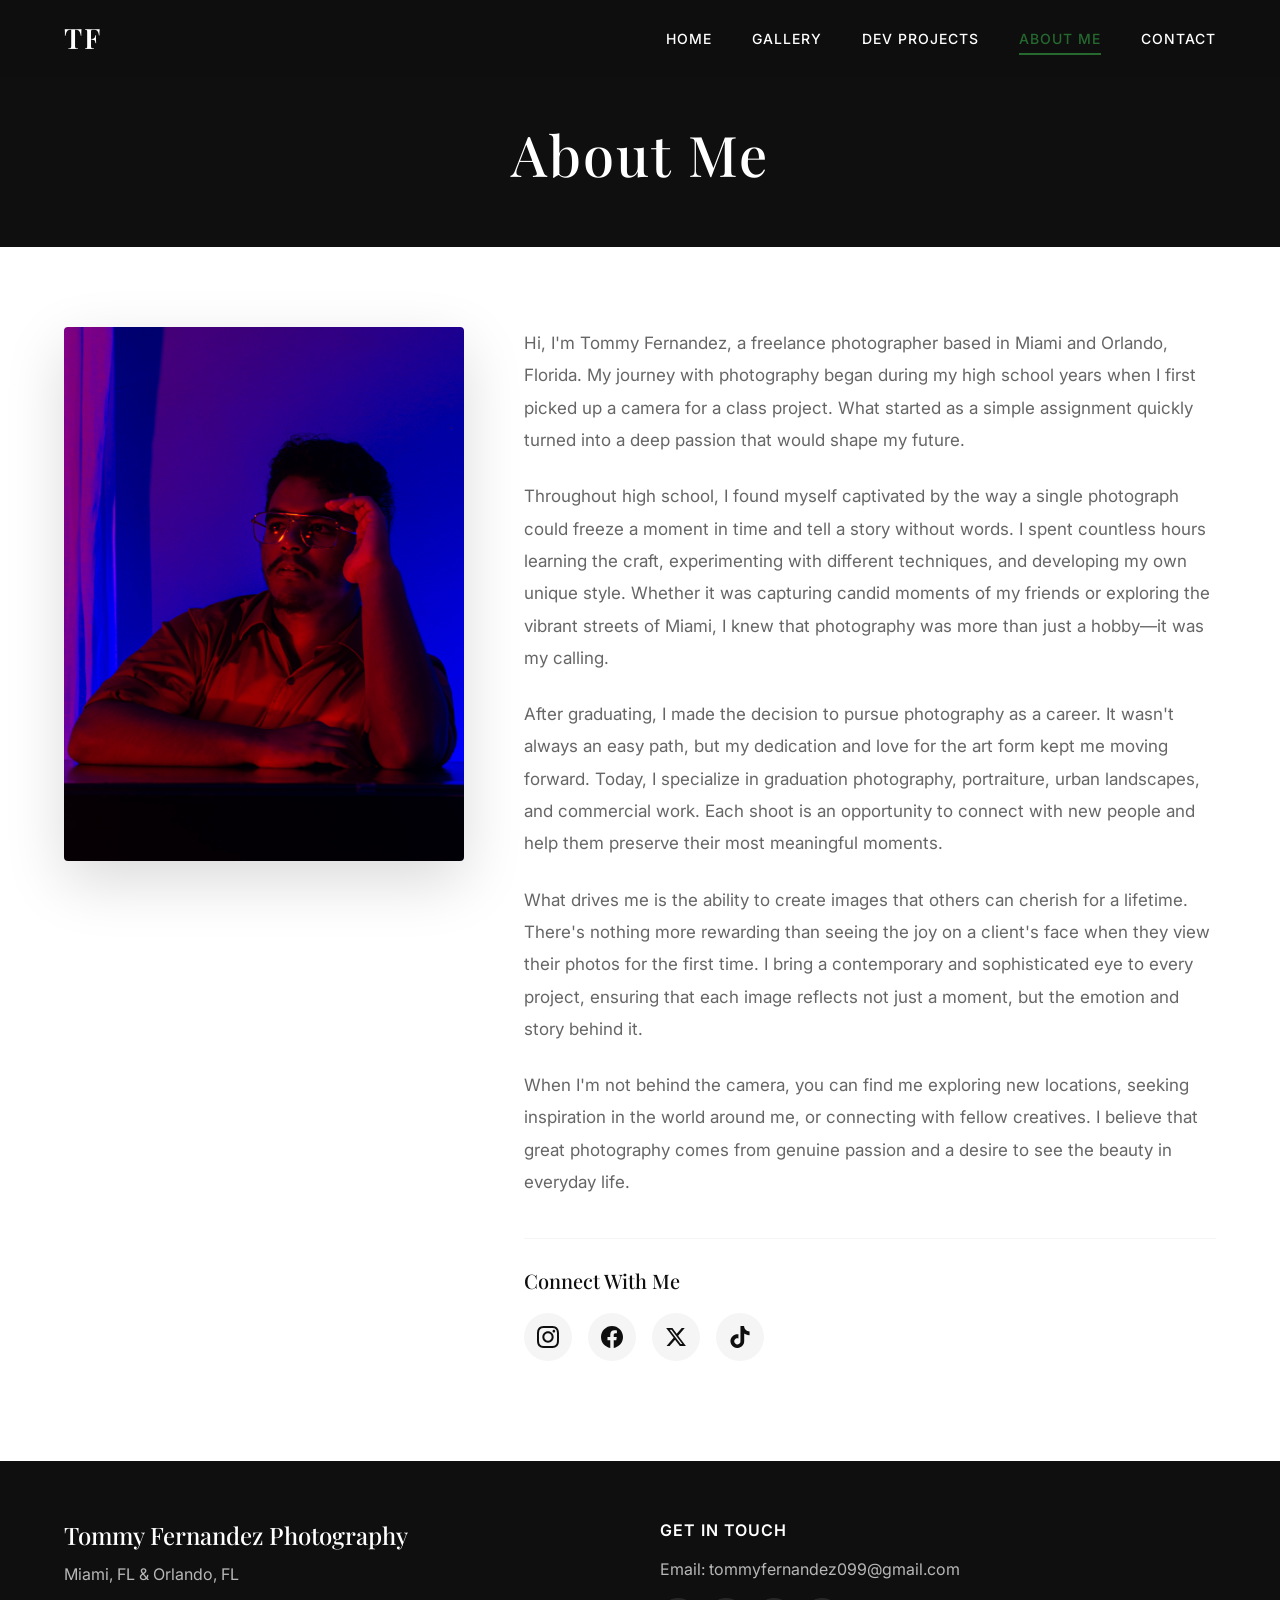
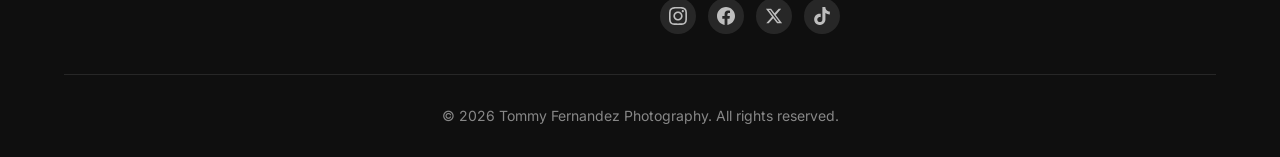
==== commit caf8ecfb: "Added Nolan's photos, updated Gallery with individual photo view, updated footer, and commented out " ====
--- a/about.html
+++ b/about.html
@@ -84,8 +84,8 @@
                 </div>
                 <div class="footer-contact">
                     <h4>Get in Touch</h4>
-                    <p>Email: tommy@fernandezphoto.com</p>
-                    <p>Phone: (305) 555-0123</p>
+                    <p>Email: tommyfernandez099@gmail.com</p>
+                    <!-- <p>Phone: (305) 555-0123</p> -->
                     <div class="footer-social">
                         <a href="https://instagram.com" target="_blank" rel="noopener noreferrer" class="footer-social-icon" aria-label="Instagram">
                             <svg viewBox="0 0 24 24" fill="currentColor"><path d="M12 2.163c3.204 0 3.584.012 4.85.07 3.252.148 4.771 1.691 4.919 4.919.058 1.265.069 1.645.069 4.849 0 3.205-.012 3.584-.069 4.849-.149 3.225-1.664 4.771-4.919 4.919-1.266.058-1.644.07-4.85.07-3.204 0-3.584-.012-4.849-.07-3.26-.149-4.771-1.699-4.919-4.92-.058-1.265-.07-1.644-.07-4.849 0-3.204.013-3.583.07-4.849.149-3.227 1.664-4.771 4.919-4.919 1.266-.057 1.645-.069 4.849-.069zm0-2.163c-3.259 0-3.667.014-4.947.072-4.358.2-6.78 2.618-6.98 6.98-.059 1.281-.073 1.689-.073 4.948 0 3.259.014 3.668.072 4.948.2 4.358 2.618 6.78 6.98 6.98 1.281.058 1.689.072 4.948.072 3.259 0 3.668-.014 4.948-.072 4.354-.2 6.782-2.618 6.979-6.98.059-1.28.073-1.689.073-4.948 0-3.259-.014-3.667-.072-4.947-.196-4.354-2.617-6.78-6.979-6.98-1.281-.059-1.69-.073-4.949-.073zm0 5.838c-3.403 0-6.162 2.759-6.162 6.162s2.759 6.163 6.162 6.163 6.162-2.759 6.162-6.163c0-3.403-2.759-6.162-6.162-6.162zm0 10.162c-2.209 0-4-1.79-4-4 0-2.209 1.791-4 4-4s4 1.791 4 4c0 2.21-1.791 4-4 4zm6.406-11.845c-.796 0-1.441.645-1.441 1.44s.645 1.44 1.441 1.44c.795 0 1.439-.645 1.439-1.44s-.644-1.44-1.439-1.44z"/></svg>
--- a/styles.css
+++ b/styles.css
@@ -168,7 +168,7 @@
     display: flex;
     align-items: center;
     justify-content: center;
-    background-image: url('images/hero-new.jpg');
+    background-image: url('https://res.cloudinary.com/hlrnyt5t/image/upload/v1787691751/hero-new.jpg');
     background-size: cover;
     background-position: center;
     background-attachment: fixed;
@@ -647,6 +647,7 @@
     border-radius: 4px;
     box-shadow: 0 4px 20px rgba(0, 0, 0, 0.1);
     aspect-ratio: 1 / 1;
+    cursor: zoom-in;
 }
 
 .gallery-item img {
@@ -658,6 +659,118 @@
 
 .gallery-item:hover img {
     transform: scale(1.05);
+}
+
+/* ===== Lightbox ===== */
+.lightbox {
+    display: none;
+    position: fixed;
+    inset: 0;
+    z-index: 1000;
+    align-items: center;
+    justify-content: center;
+    background-color: rgba(15, 15, 15, 0.95);
+    opacity: 0;
+    transition: opacity 0.25s ease;
+}
+
+.lightbox.active {
+    display: flex;
+    opacity: 1;
+}
+
+.lightbox-img {
+    max-width: 90vw;
+    max-height: 85vh;
+    object-fit: contain;
+    border-radius: 4px;
+    box-shadow: 0 10px 40px rgba(0, 0, 0, 0.5);
+    transform: scale(0.96);
+    transition: transform 0.25s ease;
+}
+
+.lightbox.active .lightbox-img {
+    transform: scale(1);
+}
+
+.lightbox-close {
+    position: absolute;
+    top: 20px;
+    right: 30px;
+    background: none;
+    border: none;
+    color: var(--color-white);
+    font-size: 40px;
+    line-height: 1;
+    cursor: pointer;
+    padding: 8px;
+}
+
+.lightbox-close:hover {
+    color: var(--color-primary);
+}
+
+.lightbox-nav {
+    position: absolute;
+    top: 50%;
+    transform: translateY(-50%);
+    background: rgba(255, 255, 255, 0.1);
+    border: none;
+    color: var(--color-white);
+    font-size: 20px;
+    width: 50px;
+    height: 50px;
+    border-radius: 50%;
+    cursor: pointer;
+    display: flex;
+    align-items: center;
+    justify-content: center;
+    transition: background-color 0.2s ease;
+}
+
+.lightbox-nav:hover {
+    background-color: var(--color-primary);
+}
+
+.lightbox-prev {
+    left: 20px;
+}
+
+.lightbox-next {
+    right: 20px;
+}
+
+.lightbox-counter {
+    position: absolute;
+    bottom: 20px;
+    left: 50%;
+    transform: translateX(-50%);
+    color: var(--color-white);
+    font-family: var(--font-body);
+    font-size: 14px;
+    letter-spacing: 0.05em;
+}
+
+@media (max-width: 768px) {
+    .lightbox-nav {
+        width: 40px;
+        height: 40px;
+        font-size: 16px;
+    }
+
+    .lightbox-prev {
+        left: 10px;
+    }
+
+    .lightbox-next {
+        right: 10px;
+    }
+
+    .lightbox-close {
+        top: 10px;
+        right: 15px;
+        font-size: 32px;
+    }
 }
 
 /* ===== Contact Page ===== */
@@ -696,6 +809,36 @@
     color: var(--color-gray);
     margin-bottom: 30px;
     line-height: 1.6;
+}
+
+.construction-notice {
+    grid-column: 1 / -1;
+    background-color: var(--color-white);
+    padding: 60px 40px;
+    border-radius: 4px;
+    box-shadow: 0 10px 40px rgba(0, 0, 0, 0.08);
+    text-align: center;
+}
+
+.construction-notice h2 {
+    font-size: 32px;
+    margin-bottom: 16px;
+    color: var(--color-secondary);
+}
+
+.construction-notice p {
+    font-size: 16px;
+    color: var(--color-gray);
+    line-height: 1.6;
+}
+
+.construction-notice a {
+    color: var(--color-primary);
+    font-weight: 500;
+}
+
+.construction-notice a:hover {
+    text-decoration: underline;
 }
 
 /* Form Styles */
